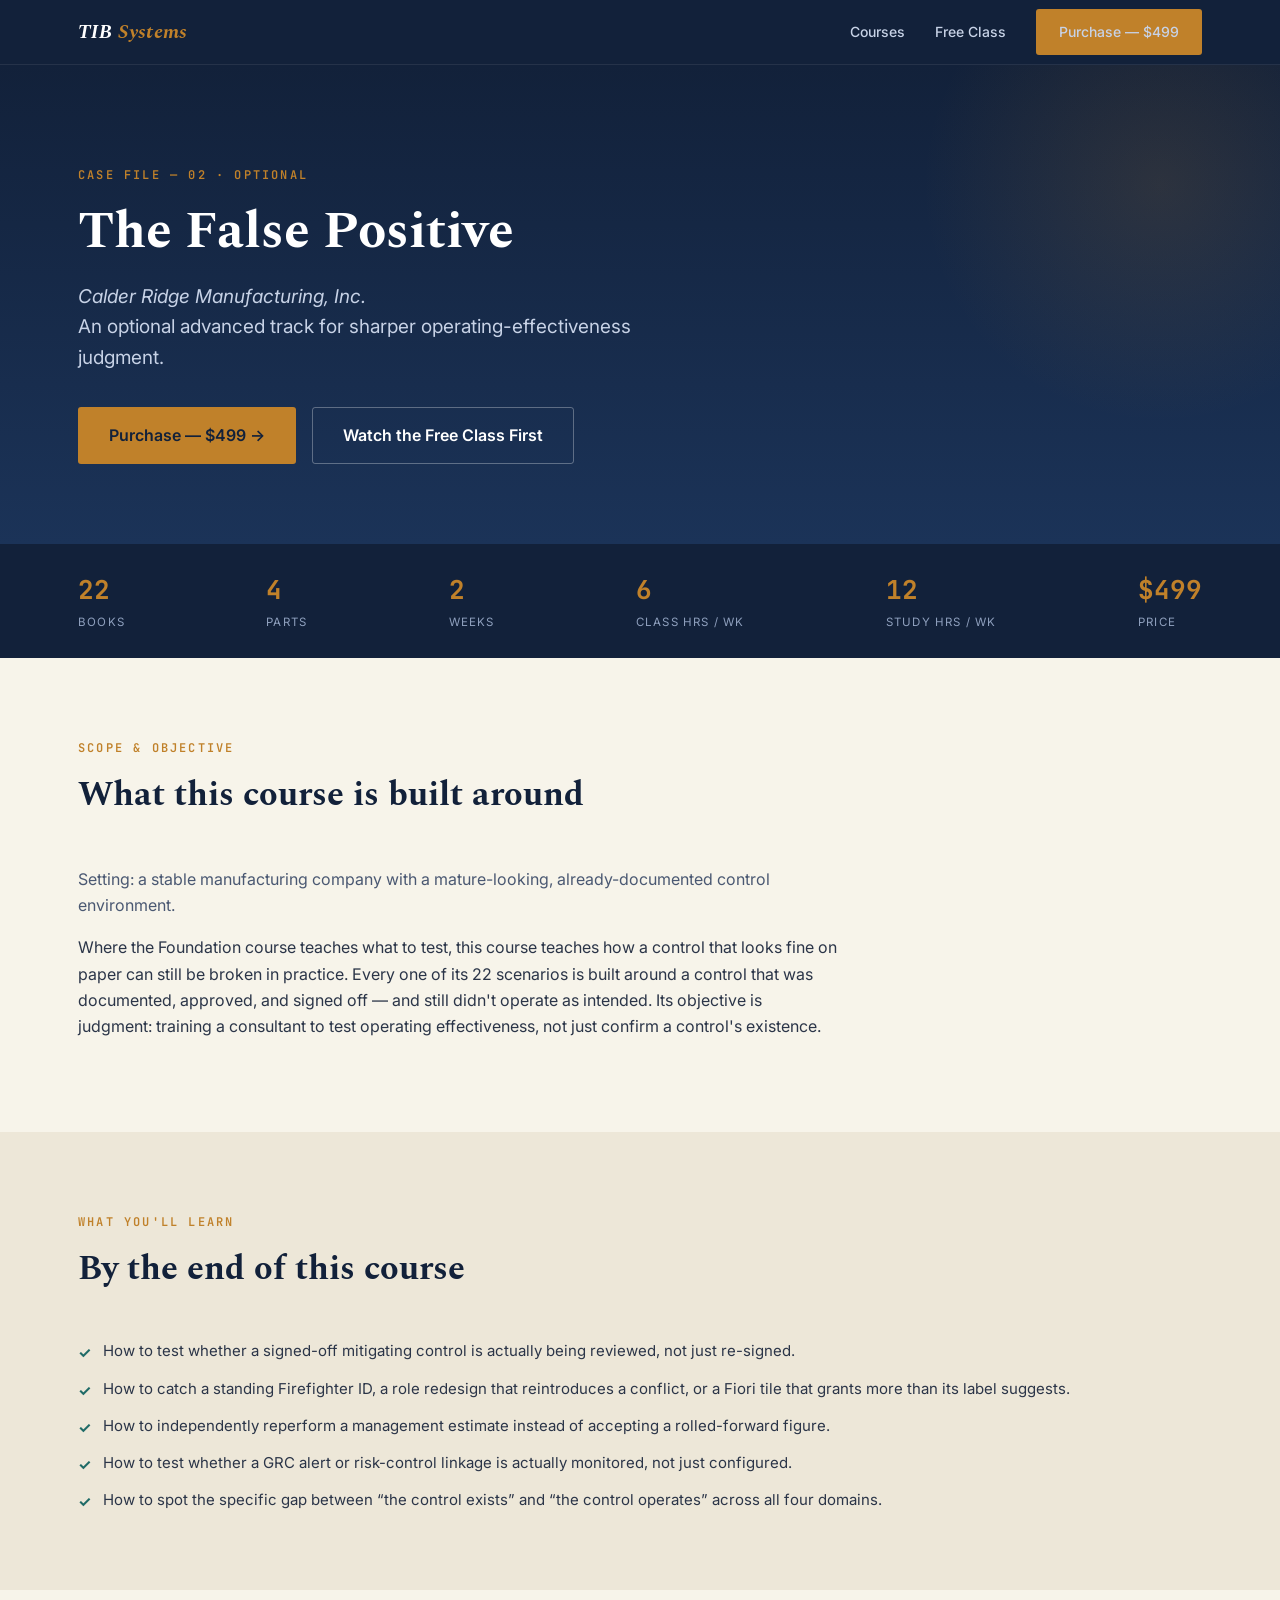
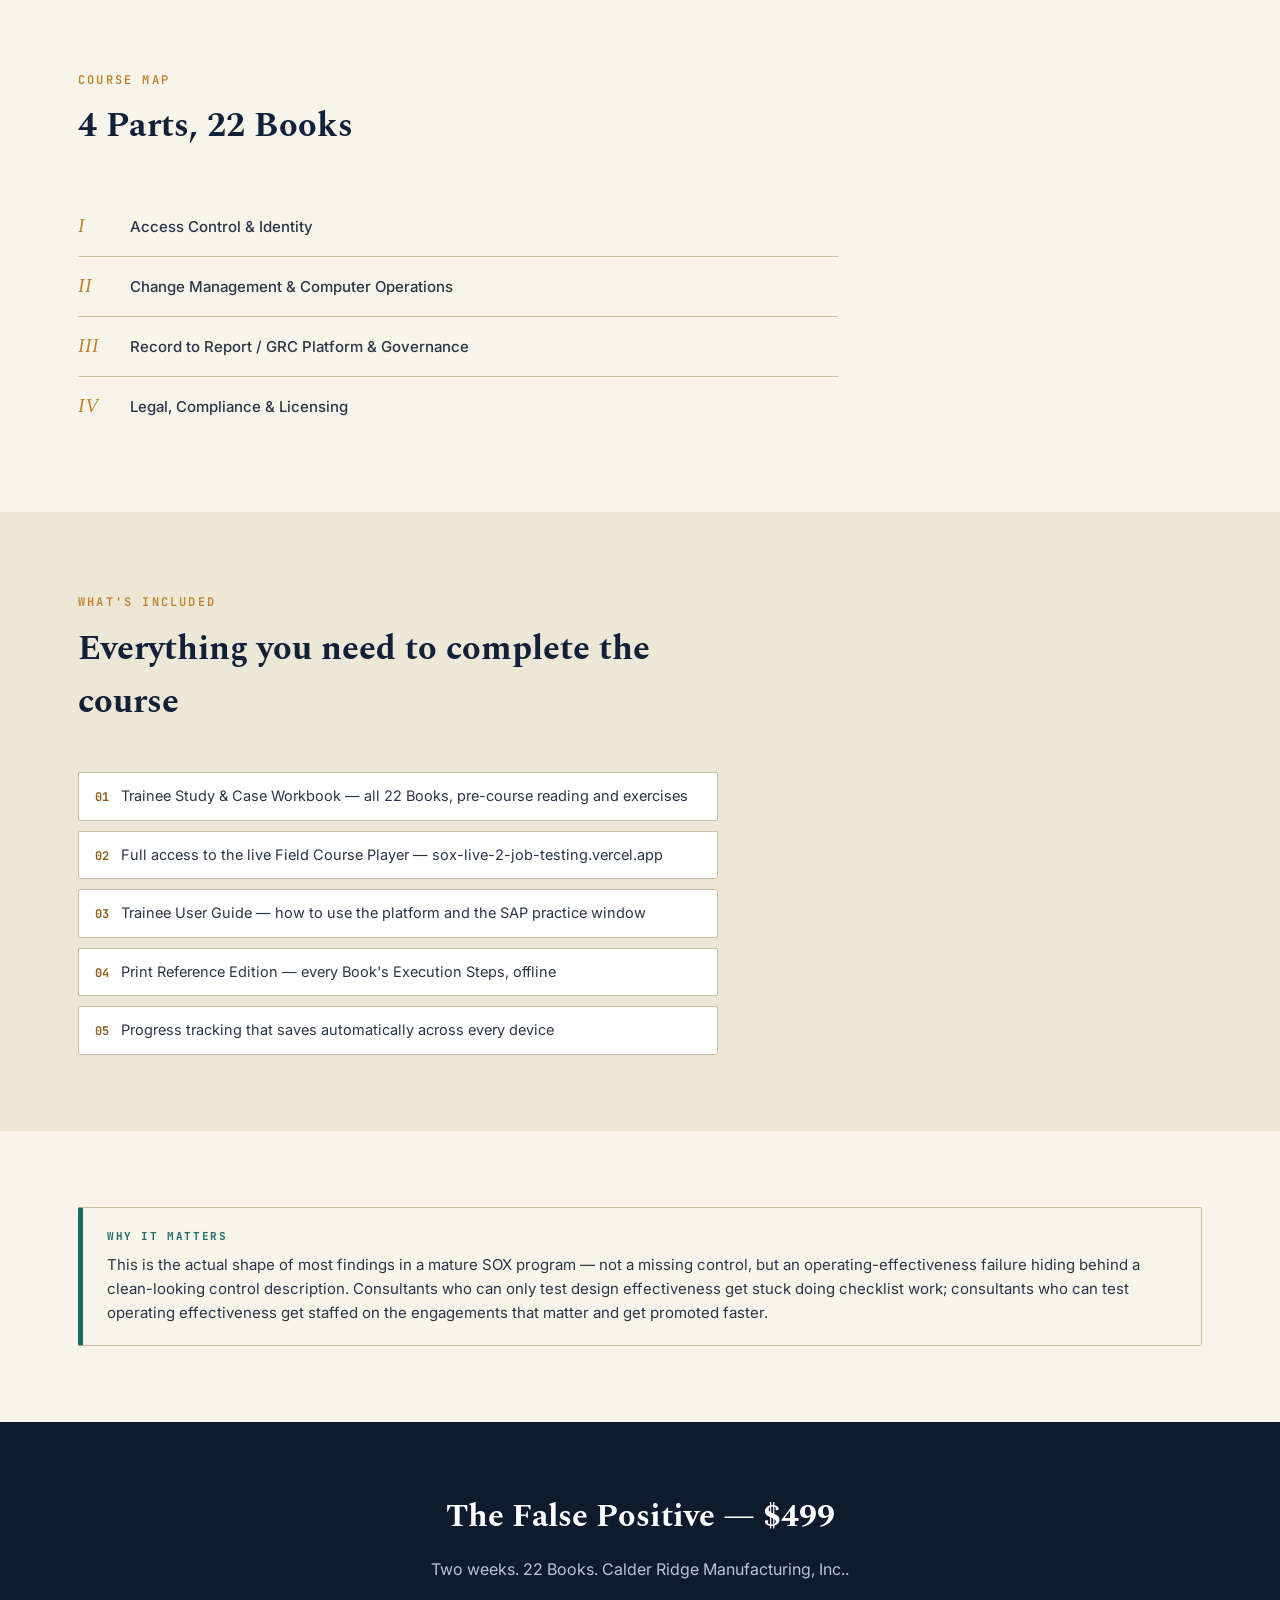
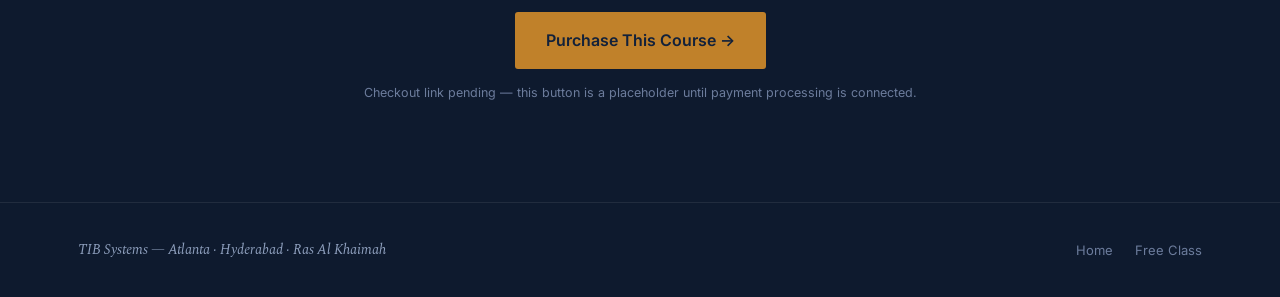
==== course-2.html @ e9482304 "Add files via upload" ====
<!DOCTYPE html>
<html lang="en">
<head>
<meta charset="UTF-8">
<meta name="viewport" content="width=device-width, initial-scale=1.0">
<title>The False Positive — Course 2 — TIB Systems</title>
<link rel="stylesheet" href="styles.css">
</head>
<body>

<header class="site-nav">
  <div class="wrap">
    <a href="index.html" class="brand">TIB <span>Systems</span></a>
    <nav class="links">
      <a href="index.html#courses">Courses</a>
      <a href="course-free.html">Free Class</a>
      <a href="#purchase" class="btn btn-amber">Purchase — $499</a>
    </nav>
  </div>
</header>

<section class="hero">
  <div class="wrap">
    <span class="eyebrow on-dark">Case File — 02 · OPTIONAL</span>
    <h1>The False Positive</h1>
    <p class="lede"><em style="font-style:italic; color:#C7D2E6;">Calder Ridge Manufacturing, Inc.</em><br>An optional advanced track for sharper operating-effectiveness judgment.</p>
    <div class="cta-row">
      <a href="#purchase" class="btn btn-amber btn-lg">Purchase — $499 →</a>
      <a href="course-free.html" class="btn btn-outline btn-lg">Watch the Free Class First</a>
    </div>
  </div>
</section>

<div class="metrics-bar">
  <div class="wrap">
    <div class="metric"><div class="val">22</div><div class="lbl">Books</div></div>
    <div class="metric"><div class="val">4</div><div class="lbl">Parts</div></div>
    <div class="metric"><div class="val">2</div><div class="lbl">Weeks</div></div>
    <div class="metric"><div class="val">6</div><div class="lbl">Class Hrs / Wk</div></div>
    <div class="metric"><div class="val">12</div><div class="lbl">Study Hrs / Wk</div></div>
    <div class="metric"><div class="val">$499</div><div class="lbl">Price</div></div>
  </div>
</div>

<section>
  <div class="wrap">
    <div class="section-head">
      <span class="eyebrow">Scope &amp; Objective</span>
      <h2>What this course is built around</h2>
    </div>
    <p style="font-size:16px; color:var(--text-soft); max-width:760px; line-height:1.65;">Setting: a stable manufacturing company with a mature-looking, already-documented control environment.</p>
    <p style="font-size:16px; color:var(--text); max-width:760px; line-height:1.65;">Where the Foundation course teaches what to test, this course teaches how a control that looks fine on paper can still be broken in practice. Every one of its 22 scenarios is built around a control that was documented, approved, and signed off — and still didn't operate as intended. Its objective is judgment: training a consultant to test operating effectiveness, not just confirm a control's existence.</p>
    
  </div>
</section>

<section class="on-paper">
  <div class="wrap">
    <div class="section-head">
      <span class="eyebrow">What You'll Learn</span>
      <h2>By the end of this course</h2>
    </div>
    <ul class="check-list">
      <li>How to test whether a signed-off mitigating control is actually being reviewed, not just re-signed.</li>
      <li>How to catch a standing Firefighter ID, a role redesign that reintroduces a conflict, or a Fiori tile that grants more than its label suggests.</li>
      <li>How to independently reperform a management estimate instead of accepting a rolled-forward figure.</li>
      <li>How to test whether a GRC alert or risk-control linkage is actually monitored, not just configured.</li>
      <li>How to spot the specific gap between “the control exists” and “the control operates” across all four domains.</li>
    </ul>
  </div>
</section>

<section>
  <div class="wrap">
    <div class="section-head">
      <span class="eyebrow">Course Map</span>
      <h2>4 Parts, 22 Books</h2>
    </div>
    <div style="max-width:760px;">
      <div class="part-row"><span class="roman">I</span><span class="ptitle">Access Control &amp; Identity</span></div>
      <div class="part-row"><span class="roman">II</span><span class="ptitle">Change Management &amp; Computer Operations</span></div>
      <div class="part-row"><span class="roman">III</span><span class="ptitle">Record to Report / GRC Platform &amp; Governance</span></div>
      <div class="part-row"><span class="roman">IV</span><span class="ptitle">Legal, Compliance &amp; Licensing</span></div>
    </div>
  </div>
</section>

<section class="on-paper">
  <div class="wrap">
    <div class="section-head">
      <span class="eyebrow">What's Included</span>
      <h2>Everything you need to complete the course</h2>
    </div>
    <ul class="doc-list" style="max-width:640px;">
      <li><span class="icon">01</span> Trainee Study &amp; Case Workbook — all 22 Books, pre-course reading and exercises</li>
      <li><span class="icon">02</span> Full access to the live Field Course Player — sox-live-2-job-testing.vercel.app</li>
      <li><span class="icon">03</span> Trainee User Guide — how to use the platform and the SAP practice window</li>
      <li><span class="icon">04</span> Print Reference Edition — every Book's Execution Steps, offline</li>
      <li><span class="icon">05</span> Progress tracking that saves automatically across every device</li>
    </ul>
  </div>
</section>

<section>
  <div class="wrap">
    <div class="callout">
      <span class="stamp">Why It Matters</span>
      <p>This is the actual shape of most findings in a mature SOX program — not a missing control, but an operating-effectiveness failure hiding behind a clean-looking control description. Consultants who can only test design effectiveness get stuck doing checklist work; consultants who can test operating effectiveness get staffed on the engagements that matter and get promoted faster.</p>
    </div>
  </div>
</section>

<div class="cta-footer" id="purchase">
  <div class="wrap">
    <h2>The False Positive — $499</h2>
    <p>Two weeks. 22 Books. Calder Ridge Manufacturing, Inc..</p>
    <a href="#" class="btn btn-amber btn-lg" data-course="2">Purchase This Course →</a>
    <p style="font-size:12.5px; color:#6C7C9C; margin-top:14px;">Checkout link pending — this button is a placeholder until payment processing is connected.</p>
  </div>
</div>

<footer class="site-footer">
  <div class="wrap">
    <span class="fmark">TIB Systems — Atlanta · Hyderabad · Ras Al Khaimah</span>
    <div class="flinks">
      <a href="index.html">Home</a>
      <a href="course-free.html">Free Class</a>
    </div>
  </div>
</footer>

</body>
</html>
---- styles.css ----
/* TIB Systems — Marketing Site Design System
   Derived from the live course-app brand (case-file / evidence-log aesthetic),
   extended for a homepage/sales context. */

@import url('https://fonts.googleapis.com/css2?family=Spectral:ital,wght@0,500;0,600;0,700;1,500;1,600&family=Inter:wght@400;500;600;700;800&family=JetBrains+Mono:wght@400;500;700&display=swap');

:root{
  --ink:#12213A; --ink-2:#1B3358; --ink-3:#0E1A2E;
  --paper:#EDE7D8; --paper-2:#F7F4EA; --white:#FFFFFF;
  --amber:#C0812A; --amber-deep:#8F5D18;
  --teal:#1F6B67; --brick:#8A3226;
  --line:#C9BFA3; --text:#2B3548; --text-soft:#4A5872; --muted:#6C7A94;
  --shadow: 0 10px 30px rgba(18,33,58,0.14);
}
*{box-sizing:border-box;}
html{scroll-behavior:smooth;}
body{
  margin:0; background:var(--paper-2); color:var(--text);
  font-family:'Inter',sans-serif; line-height:1.55; -webkit-font-smoothing:antialiased;
}
h1,h2,h3{ font-family:'Spectral',serif; font-weight:700; color:var(--ink); margin:0; }
a{ color:inherit; text-decoration:none; }
.mono{ font-family:'JetBrains Mono',monospace; }
.wrap{ max-width:1180px; margin:0 auto; padding:0 28px; }
.eyebrow{ font-family:'JetBrains Mono',monospace; font-size:12px; letter-spacing:2.2px; text-transform:uppercase; color:var(--amber); font-weight:600; }
.eyebrow.on-dark{ color:var(--amber); }

/* ===== NAV ===== */
header.site-nav{ background:var(--ink); border-bottom:1px solid rgba(255,255,255,0.08); position:sticky; top:0; z-index:100; }
header.site-nav .wrap{ display:flex; align-items:center; justify-content:space-between; height:64px; }
.brand{ font-family:'Spectral',serif; font-weight:700; font-style:italic; color:var(--white); font-size:20px; letter-spacing:0.2px; }
.brand span{ color:var(--amber); }
nav.links{ display:flex; gap:30px; align-items:center; }
nav.links a{ color:#C7D2E6; font-size:14px; font-weight:500; transition:color .15s; }
nav.links a:hover{ color:var(--amber); }
.btn{ display:inline-flex; align-items:center; gap:8px; padding:11px 22px; border-radius:3px; font-weight:600; font-size:14.5px; cursor:pointer; border:1px solid transparent; transition:all .15s; }
.btn-amber{ background:var(--amber); color:var(--ink); }
.btn-amber:hover{ background:#D89440; }
.btn-outline{ background:transparent; border-color:rgba(255,255,255,0.3); color:var(--white); }
.btn-outline:hover{ border-color:var(--amber); color:var(--amber); }
.btn-ink{ background:var(--ink); color:var(--white); }
.btn-ink:hover{ background:var(--ink-2); }
.btn-teal{ background:var(--teal); color:var(--white); }
.btn-teal:hover{ background:#256F6A; }
.btn-lg{ padding:15px 30px; font-size:16px; }

/* ===== HERO ===== */
.hero{ background:linear-gradient(180deg, var(--ink) 0%, var(--ink-2) 100%); color:var(--white); padding:96px 0 80px; position:relative; overflow:hidden; }
.hero::after{ content:''; position:absolute; right:-120px; top:-120px; width:480px; height:480px; border-radius:50%;
  background:radial-gradient(circle, rgba(192,129,42,0.14) 0%, transparent 70%); }
.hero .wrap{ position:relative; z-index:1; }
.hero h1{ color:var(--white); font-size:52px; line-height:1.08; max-width:780px; margin:18px 0 22px; }
.hero h1 em{ font-style:italic; color:var(--amber); }
.hero p.lede{ font-size:19px; color:#C7D2E6; max-width:640px; line-height:1.6; margin:0 0 34px; }
.hero .cta-row{ display:flex; gap:16px; flex-wrap:wrap; }

/* ===== SECTIONS ===== */
section{ padding:76px 0; }
section.on-paper{ background:var(--paper); }
.section-head{ max-width:640px; margin:0 0 44px; }
.section-head h2{ font-size:34px; margin:10px 0 14px; }
.section-head p{ color:var(--text-soft); font-size:16.5px; }

/* ===== CASE FILE CARDS (signature element) ===== */
.file-grid{ display:grid; grid-template-columns:repeat(3, 1fr); gap:22px; }
.file-card{
  background:var(--white); border:1px solid var(--line); border-radius:3px; overflow:hidden;
  display:flex; flex-direction:column; transition:transform .18s, box-shadow .18s;
}
.file-card:hover{ transform:translateY(-4px); box-shadow:var(--shadow); }
.file-card .tab{
  background:var(--ink); color:var(--white); font-family:'JetBrains Mono',monospace; font-size:11px;
  letter-spacing:1.4px; text-transform:uppercase; padding:9px 16px; display:flex; justify-content:space-between; align-items:center;
}
.file-card.premium .tab{ background:var(--brick); }
.file-card.free .tab{ background:var(--teal); }
.file-card .tab .num{ color:var(--amber); font-weight:700; }
.file-card.premium .tab .num, .file-card.free .tab .num{ color:var(--white); }
.file-card .body{ padding:22px 20px 20px; flex:1; display:flex; flex-direction:column; }
.file-card h3{ font-size:21px; margin:0 0 4px; }
.file-card .entity{ font-family:'Spectral',serif; font-style:italic; color:var(--amber-deep); font-size:13.5px; margin-bottom:12px; }
.file-card .hook{ font-size:14px; color:var(--text-soft); line-height:1.55; margin-bottom:18px; flex:1; }
.file-card .metrics{ display:flex; gap:14px; font-family:'JetBrains Mono',monospace; font-size:12px; color:var(--muted); border-top:1px dashed var(--line); padding-top:14px; margin-bottom:16px; flex-wrap:wrap; }
.file-card .metrics b{ color:var(--ink); }
.file-card .price{ font-family:'JetBrains Mono',monospace; font-weight:700; font-size:20px; color:var(--ink); margin-bottom:14px; }
.file-card .price .was{ font-size:13px; color:var(--muted); font-weight:400; text-decoration:line-through; margin-right:8px; }
.file-card .open-link{ font-size:13.5px; font-weight:600; color:var(--teal); display:inline-flex; align-items:center; gap:6px; }
.file-card .open-link:hover{ color:var(--amber-deep); }

/* ===== HOW IT WORKS ===== */
.steps{ display:grid; grid-template-columns:repeat(3,1fr); gap:26px; }
.step{ background:var(--white); border:1px solid var(--line); border-radius:3px; padding:26px 24px; }
.step .stepnum{ font-family:'JetBrains Mono',monospace; color:var(--amber); font-size:13px; font-weight:700; letter-spacing:1px; margin-bottom:10px; }
.step h3{ font-size:19px; margin-bottom:8px; }
.step p{ font-size:14.5px; color:var(--text-soft); }

/* ===== METRICS BAR (course pages) ===== */
.metrics-bar{ background:var(--ink); color:var(--white); }
.metrics-bar .wrap{ display:flex; justify-content:space-between; padding:26px 28px; flex-wrap:wrap; gap:20px; }
.metric{ text-align:left; }
.metric .val{ font-family:'JetBrains Mono',monospace; font-size:26px; font-weight:700; color:var(--amber); }
.metric .lbl{ font-size:11.5px; letter-spacing:1.2px; text-transform:uppercase; color:#8FA0BE; margin-top:4px; }

/* ===== CALLOUT ===== */
.callout{ border:1px solid var(--line); border-left:5px solid var(--teal); background:var(--paper-2); padding:20px 24px; border-radius:2px; }
.callout.brick{ border-left-color:var(--brick); }
.callout .stamp{ font-family:'JetBrains Mono',monospace; font-size:11px; letter-spacing:1.6px; text-transform:uppercase; color:var(--teal); font-weight:700; display:block; margin-bottom:8px; }
.callout.brick .stamp{ color:var(--brick); }
.callout p{ margin:0; font-size:15px; color:var(--text); line-height:1.6; }

/* ===== LISTS ===== */
ul.check-list{ list-style:none; padding:0; margin:0; display:grid; gap:12px; }
ul.check-list li{ display:flex; gap:12px; align-items:flex-start; font-size:15px; color:var(--text); line-height:1.55; }
ul.check-list li::before{ content:'\2713'; color:var(--teal); font-weight:700; flex-shrink:0; margin-top:2px; }
ul.doc-list{ list-style:none; padding:0; margin:0; display:grid; gap:10px; }
ul.doc-list li{ display:flex; gap:12px; align-items:baseline; font-size:14.5px; padding:12px 16px; background:var(--white); border:1px solid var(--line); border-radius:2px; }
ul.doc-list li .icon{ font-family:'JetBrains Mono',monospace; color:var(--amber-deep); font-weight:700; font-size:12px; }

/* ===== PARTS / MODULE MAP ===== */
.part-row{ display:flex; gap:16px; align-items:baseline; padding:14px 0; border-bottom:1px solid var(--line); }
.part-row:last-child{ border-bottom:none; }
.part-row .roman{ font-family:'Spectral',serif; font-style:italic; color:var(--amber); font-size:20px; min-width:36px; }
.part-row .ptitle{ font-size:15px; color:var(--text); font-weight:500; }

/* ===== CTA FOOTER ===== */
.cta-footer{ background:var(--ink-3); color:var(--white); text-align:center; padding:70px 0; }
.cta-footer h2{ color:var(--white); font-size:32px; margin-bottom:14px; }
.cta-footer p{ color:#B9C4D8; font-size:16px; margin-bottom:30px; }

/* ===== SITE FOOTER ===== */
footer.site-footer{ background:var(--ink-3); border-top:1px solid rgba(255,255,255,0.08); padding:36px 0; }
footer.site-footer .wrap{ display:flex; justify-content:space-between; align-items:center; flex-wrap:wrap; gap:14px; }
footer.site-footer .fmark{ font-family:'Spectral',serif; font-style:italic; color:#8FA0BE; font-size:14px; }
footer.site-footer .flinks{ display:flex; gap:22px; font-size:13px; color:#6C7C9C; }

/* ===== VIDEO PLACEHOLDER (free course) ===== */
.video-frame{ background:var(--ink); border-radius:4px; aspect-ratio:16/9; display:flex; align-items:center; justify-content:center; position:relative; overflow:hidden; border:1px solid rgba(255,255,255,0.1); }
.video-frame .playbtn{ width:78px; height:78px; border-radius:50%; background:var(--amber); display:flex; align-items:center; justify-content:center; font-size:26px; color:var(--ink); cursor:pointer; box-shadow:0 8px 24px rgba(0,0,0,0.3); }
.video-frame .caption{ position:absolute; bottom:18px; left:18px; right:18px; color:#8FA0BE; font-family:'JetBrains Mono',monospace; font-size:11.5px; letter-spacing:1px; }

/* ===== RESPONSIVE ===== */
@media (max-width: 900px){
  .file-grid{ grid-template-columns:repeat(2,1fr); }
  .steps{ grid-template-columns:1fr; }
  .hero h1{ font-size:38px; }
  nav.links{ display:none; }
}
@media (max-width: 600px){
  .file-grid{ grid-template-columns:1fr; }
  .metrics-bar .wrap{ justify-content:flex-start; }
  .hero{ padding:64px 0 56px; }
  .hero h1{ font-size:30px; }
}

/* ===== ACCESSIBILITY ===== */
a:focus-visible, button:focus-visible{ outline:2px solid var(--amber); outline-offset:2px; }
@media (prefers-reduced-motion: reduce){ *{ transition:none !important; } }
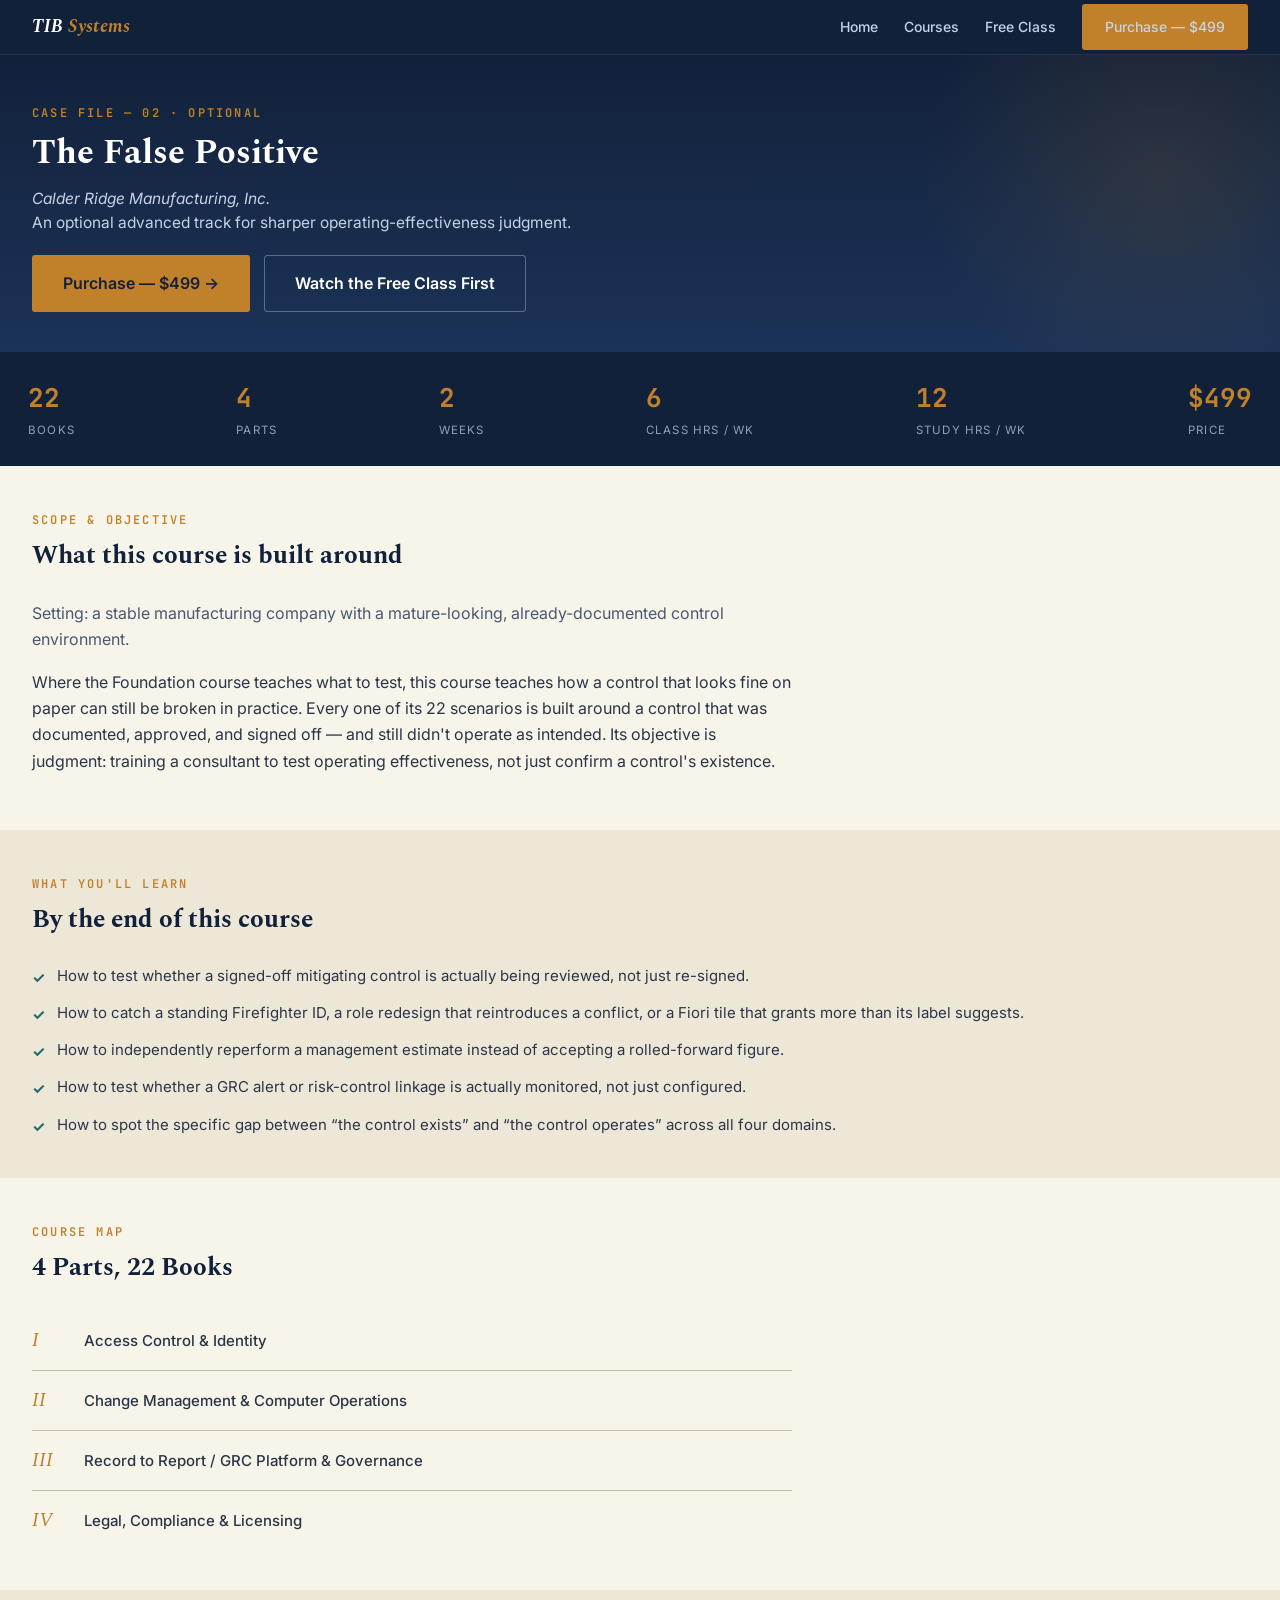
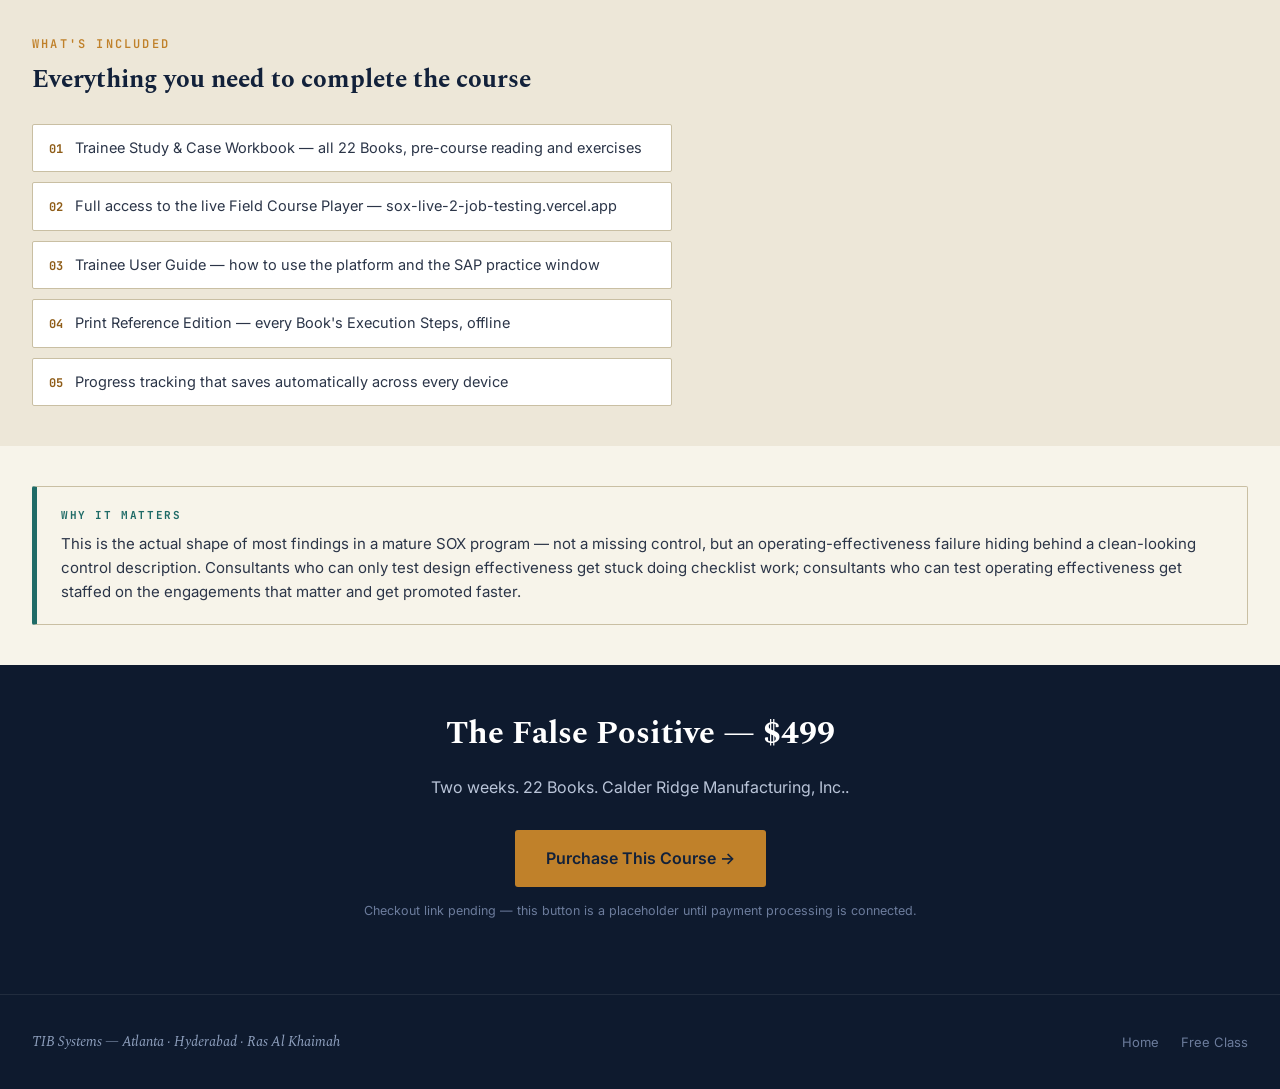
==== commit e19c7184: "Add files via upload" ====
--- a/course-2.html
+++ b/course-2.html
@@ -12,6 +12,7 @@
   <div class="wrap">
     <a href="index.html" class="brand">TIB <span>Systems</span></a>
     <nav class="links">
+      <a href="index.html">Home</a>
       <a href="index.html#courses">Courses</a>
       <a href="course-free.html">Free Class</a>
       <a href="#purchase" class="btn btn-amber">Purchase — $499</a>
--- a/styles.css
+++ b/styles.css
@@ -21,16 +21,17 @@
 h1,h2,h3{ font-family:'Spectral',serif; font-weight:700; color:var(--ink); margin:0; }
 a{ color:inherit; text-decoration:none; }
 .mono{ font-family:'JetBrains Mono',monospace; }
-.wrap{ max-width:1180px; margin:0 auto; padding:0 28px; }
+.wrap{ max-width:1360px; margin:0 auto; padding:0 32px; }
 .eyebrow{ font-family:'JetBrains Mono',monospace; font-size:12px; letter-spacing:2.2px; text-transform:uppercase; color:var(--amber); font-weight:600; }
 .eyebrow.on-dark{ color:var(--amber); }
 
 /* ===== NAV ===== */
 header.site-nav{ background:var(--ink); border-bottom:1px solid rgba(255,255,255,0.08); position:sticky; top:0; z-index:100; }
-header.site-nav .wrap{ display:flex; align-items:center; justify-content:space-between; height:64px; }
-.brand{ font-family:'Spectral',serif; font-weight:700; font-style:italic; color:var(--white); font-size:20px; letter-spacing:0.2px; }
+header.site-nav .wrap{ display:flex; align-items:center; justify-content:space-between; height:54px; }
+.brand{ font-family:'Spectral',serif; font-weight:700; font-style:italic; color:var(--white); font-size:18px; letter-spacing:0.2px; cursor:pointer; transition:opacity .15s; }
+.brand:hover{ opacity:0.8; }
 .brand span{ color:var(--amber); }
-nav.links{ display:flex; gap:30px; align-items:center; }
+nav.links{ display:flex; gap:26px; align-items:center; }
 nav.links a{ color:#C7D2E6; font-size:14px; font-weight:500; transition:color .15s; }
 nav.links a:hover{ color:var(--amber); }
 .btn{ display:inline-flex; align-items:center; gap:8px; padding:11px 22px; border-radius:3px; font-weight:600; font-size:14.5px; cursor:pointer; border:1px solid transparent; transition:all .15s; }
@@ -45,21 +46,21 @@
 .btn-lg{ padding:15px 30px; font-size:16px; }
 
 /* ===== HERO ===== */
-.hero{ background:linear-gradient(180deg, var(--ink) 0%, var(--ink-2) 100%); color:var(--white); padding:96px 0 80px; position:relative; overflow:hidden; }
+.hero{ background:linear-gradient(180deg, var(--ink) 0%, var(--ink-2) 100%); color:var(--white); padding:44px 0 40px; position:relative; overflow:hidden; }
 .hero::after{ content:''; position:absolute; right:-120px; top:-120px; width:480px; height:480px; border-radius:50%;
   background:radial-gradient(circle, rgba(192,129,42,0.14) 0%, transparent 70%); }
 .hero .wrap{ position:relative; z-index:1; }
-.hero h1{ color:var(--white); font-size:52px; line-height:1.08; max-width:780px; margin:18px 0 22px; }
+.hero h1{ color:var(--white); font-size:34px; line-height:1.16; max-width:720px; margin:10px 0 14px; }
 .hero h1 em{ font-style:italic; color:var(--amber); }
-.hero p.lede{ font-size:19px; color:#C7D2E6; max-width:640px; line-height:1.6; margin:0 0 34px; }
-.hero .cta-row{ display:flex; gap:16px; flex-wrap:wrap; }
+.hero p.lede{ font-size:15.5px; color:#C7D2E6; max-width:600px; line-height:1.55; margin:0 0 20px; }
+.hero .cta-row{ display:flex; gap:14px; flex-wrap:wrap; }
 
 /* ===== SECTIONS ===== */
-section{ padding:76px 0; }
+section{ padding:40px 0; }
 section.on-paper{ background:var(--paper); }
-.section-head{ max-width:640px; margin:0 0 44px; }
-.section-head h2{ font-size:34px; margin:10px 0 14px; }
-.section-head p{ color:var(--text-soft); font-size:16.5px; }
+.section-head{ max-width:640px; margin:0 0 24px; }
+.section-head h2{ font-size:25px; margin:6px 0 8px; }
+.section-head p{ color:var(--text-soft); font-size:14.5px; }
 
 /* ===== CASE FILE CARDS (signature element) ===== */
 .file-grid{ display:grid; grid-template-columns:repeat(3, 1fr); gap:22px; }
@@ -123,7 +124,7 @@
 .part-row .ptitle{ font-size:15px; color:var(--text); font-weight:500; }
 
 /* ===== CTA FOOTER ===== */
-.cta-footer{ background:var(--ink-3); color:var(--white); text-align:center; padding:70px 0; }
+.cta-footer{ background:var(--ink-3); color:var(--white); text-align:center; padding:44px 0; }
 .cta-footer h2{ color:var(--white); font-size:32px; margin-bottom:14px; }
 .cta-footer p{ color:#B9C4D8; font-size:16px; margin-bottom:30px; }
 
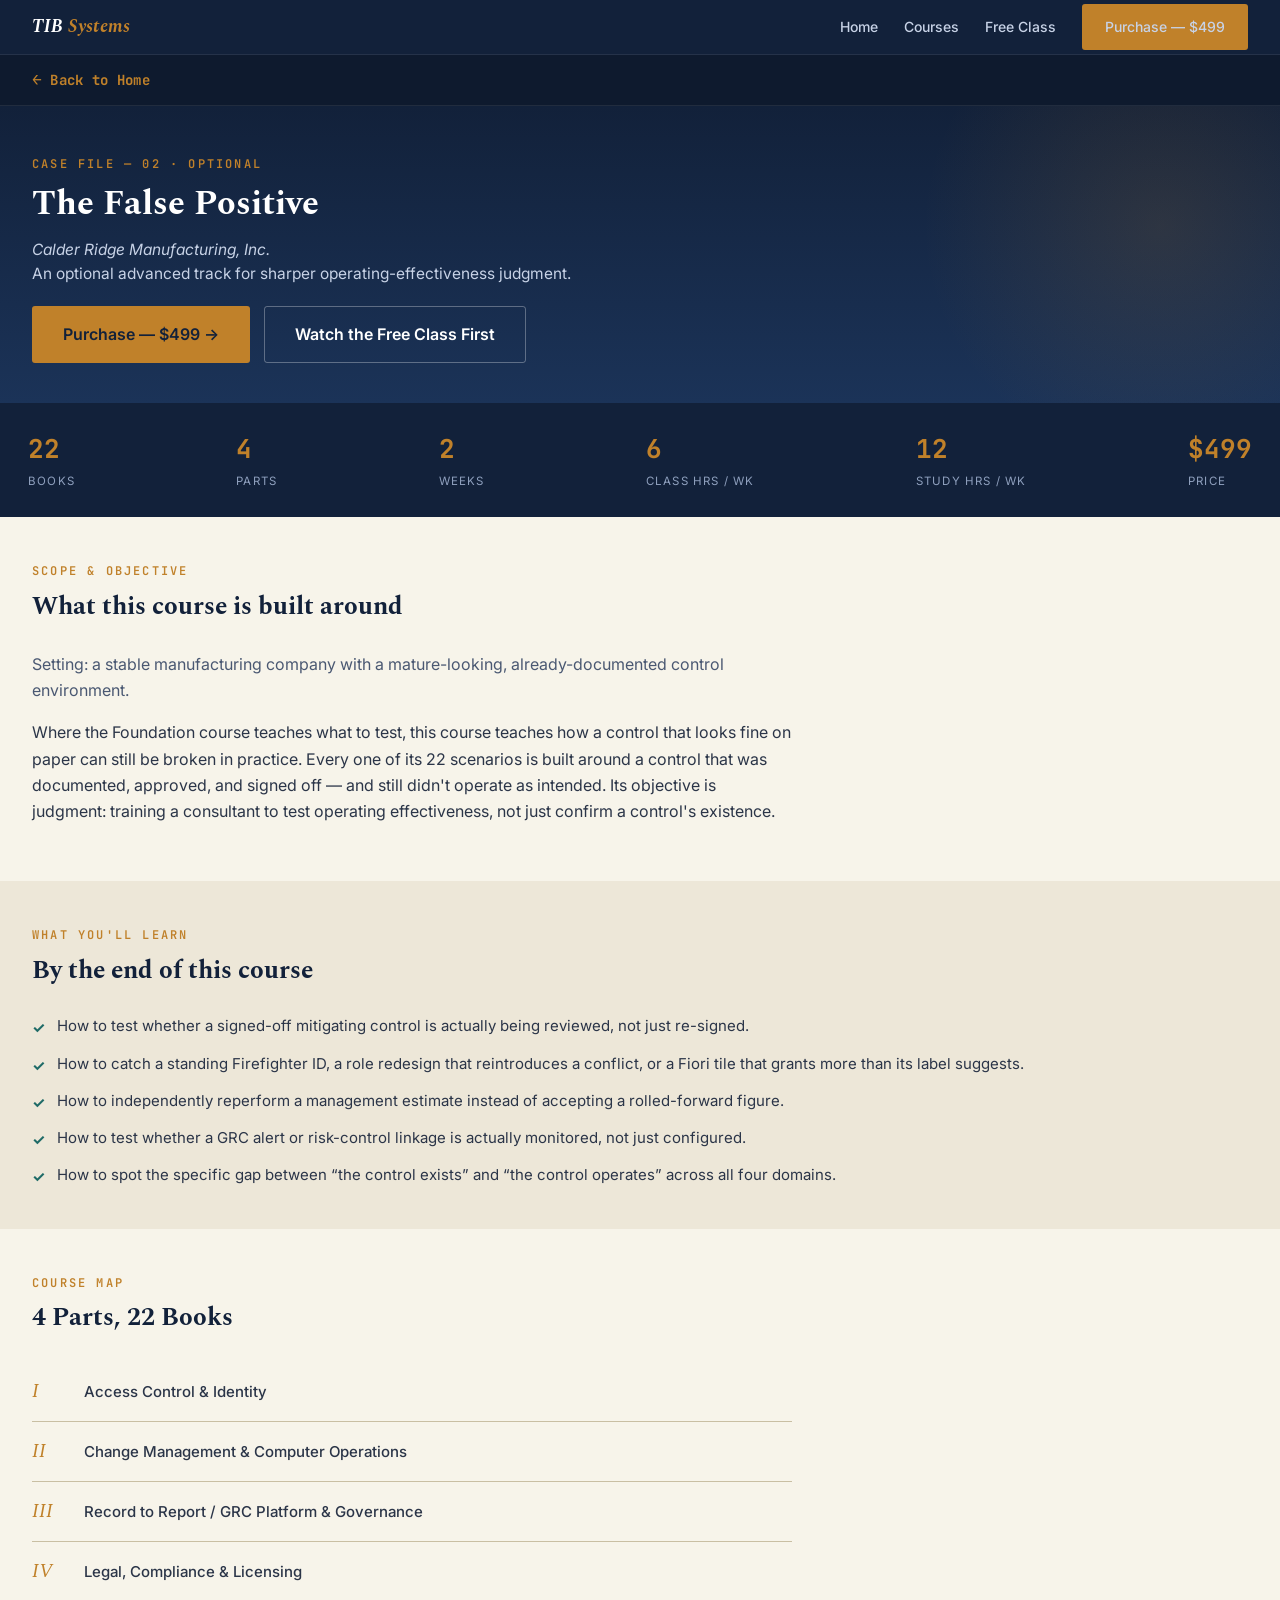
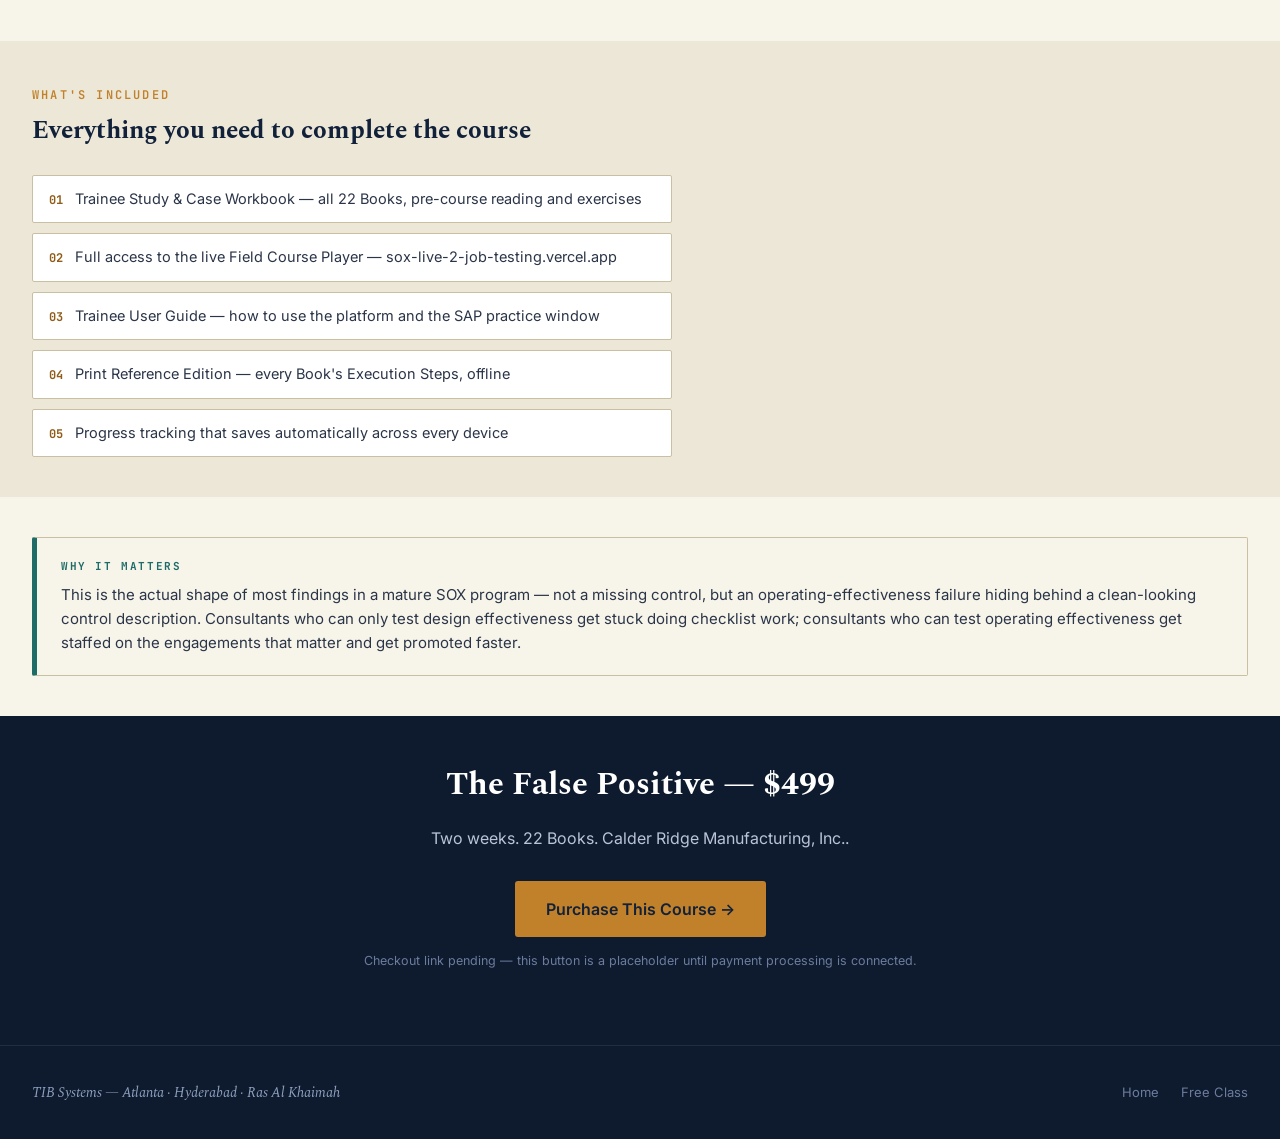
==== commit 4059a18f: "Add files via upload" ====
--- a/course-2.html
+++ b/course-2.html
@@ -19,6 +19,12 @@
     </nav>
   </div>
 </header>
+
+<div class="back-nav">
+  <div class="wrap">
+    <a href="index.html"><span class="arrow">←</span> Back to Home</a>
+  </div>
+</div>
 
 <section class="hero">
   <div class="wrap">
--- a/styles.css
+++ b/styles.css
@@ -24,6 +24,16 @@
 .wrap{ max-width:1360px; margin:0 auto; padding:0 32px; }
 .eyebrow{ font-family:'JetBrains Mono',monospace; font-size:12px; letter-spacing:2.2px; text-transform:uppercase; color:var(--amber); font-weight:600; }
 .eyebrow.on-dark{ color:var(--amber); }
+
+/* ===== BACK-TO-HOME STRIP (secondary pages) ===== */
+.back-nav{ background:var(--ink-3); border-bottom:1px solid rgba(255,255,255,0.08); }
+.back-nav .wrap{ padding:12px 32px; }
+.back-nav a{
+  display:inline-flex; align-items:center; gap:8px; color:var(--amber); font-weight:700; font-size:14px;
+  font-family:'JetBrains Mono',monospace; letter-spacing:0.3px; transition:gap .15s, color .15s;
+}
+.back-nav a:hover{ gap:12px; color:#D89440; }
+.back-nav a .arrow{ font-size:16px; }
 
 /* ===== NAV ===== */
 header.site-nav{ background:var(--ink); border-bottom:1px solid rgba(255,255,255,0.08); position:sticky; top:0; z-index:100; }
@@ -85,8 +95,16 @@
 .file-card .metrics b{ color:var(--ink); }
 .file-card .price{ font-family:'JetBrains Mono',monospace; font-weight:700; font-size:20px; color:var(--ink); margin-bottom:14px; }
 .file-card .price .was{ font-size:13px; color:var(--muted); font-weight:400; text-decoration:line-through; margin-right:8px; }
-.file-card .open-link{ font-size:13.5px; font-weight:600; color:var(--teal); display:inline-flex; align-items:center; gap:6px; }
-.file-card .open-link:hover{ color:var(--amber-deep); }
+.file-card .open-link{
+  font-size:13.5px; font-weight:700; color:var(--ink); background:var(--amber); display:inline-flex;
+  align-items:center; gap:6px; padding:10px 16px; border-radius:3px; letter-spacing:0.2px; transition:all .15s;
+  align-self:flex-start; text-transform:uppercase; font-family:'JetBrains Mono',monospace; font-size:12px;
+}
+.file-card .open-link:hover{ background:var(--amber-deep); color:var(--white); transform:translateX(2px); }
+.file-card.free .open-link{ background:var(--teal); color:var(--white); }
+.file-card.free .open-link:hover{ background:#256F6A; }
+.file-card.premium .open-link{ background:var(--brick); color:var(--white); }
+.file-card.premium .open-link:hover{ background:#6E2A1F; }
 
 /* ===== HOW IT WORKS ===== */
 .steps{ display:grid; grid-template-columns:repeat(3,1fr); gap:26px; }
